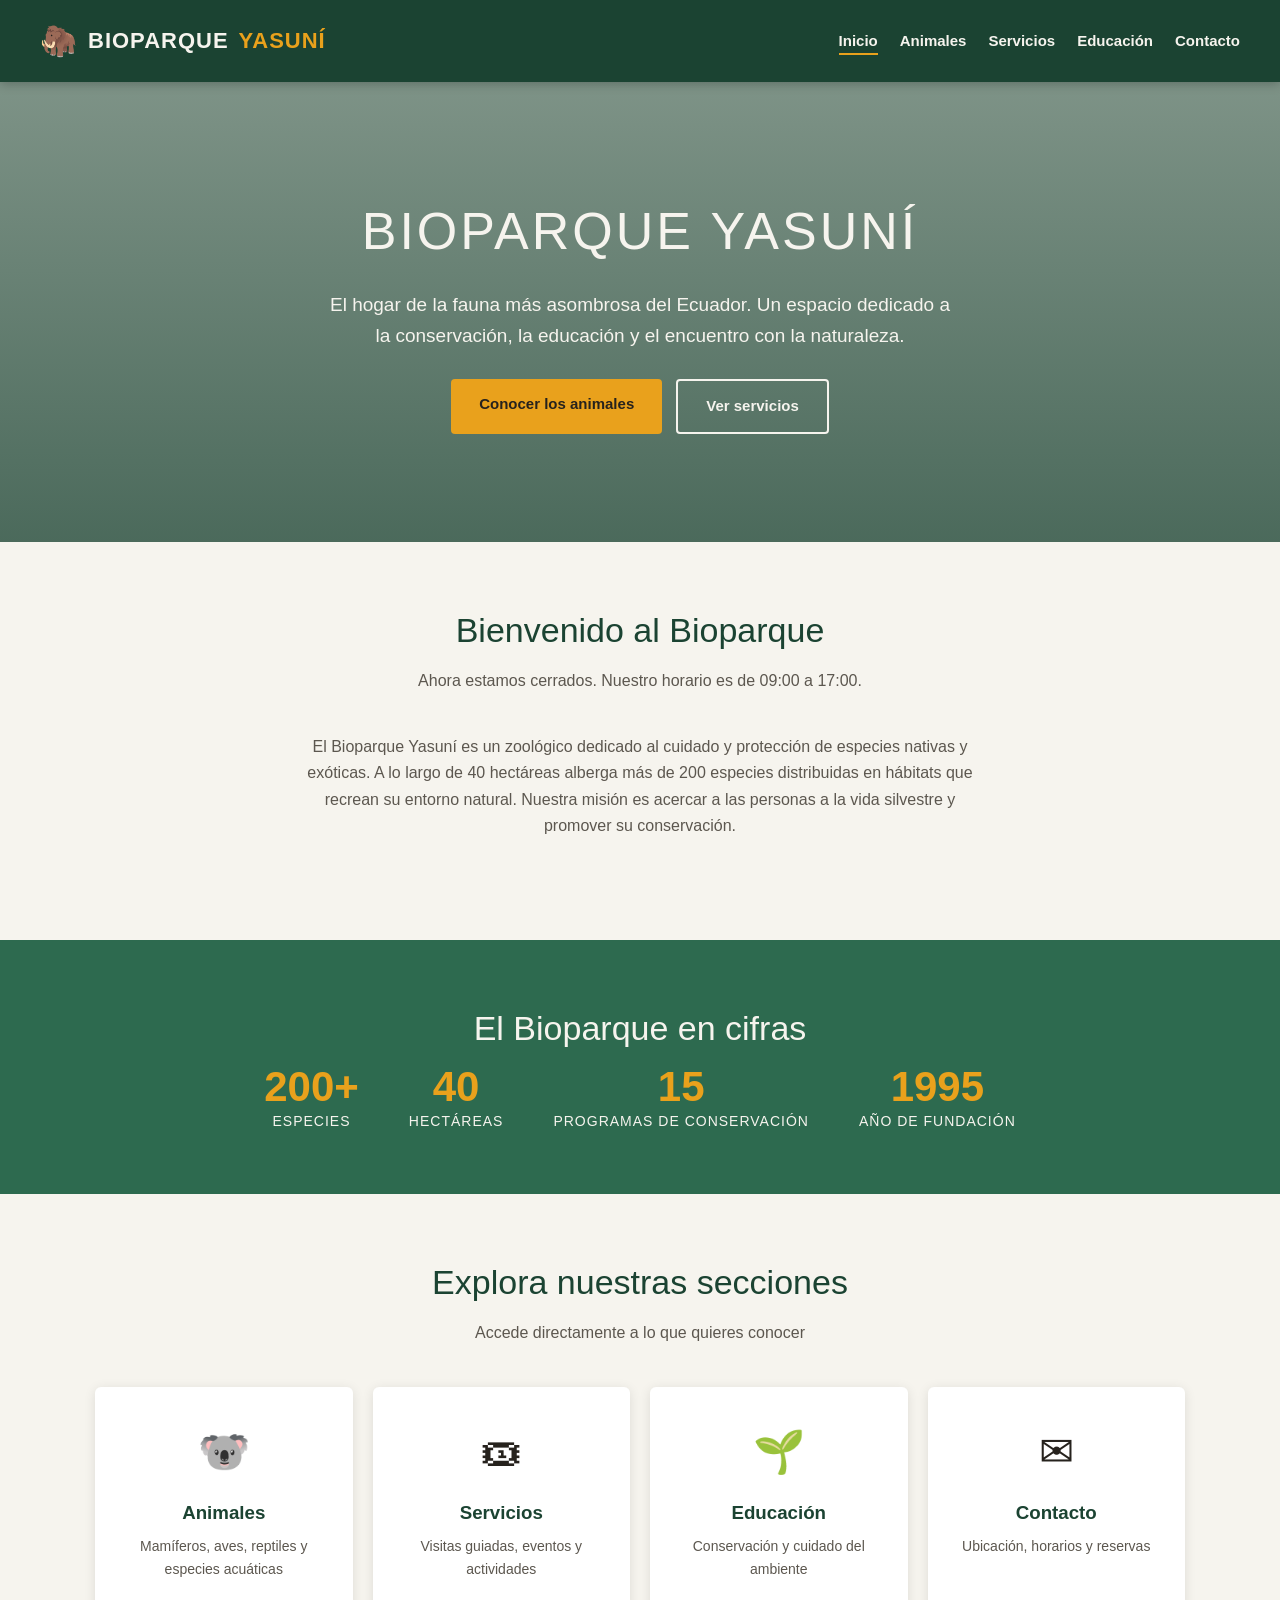
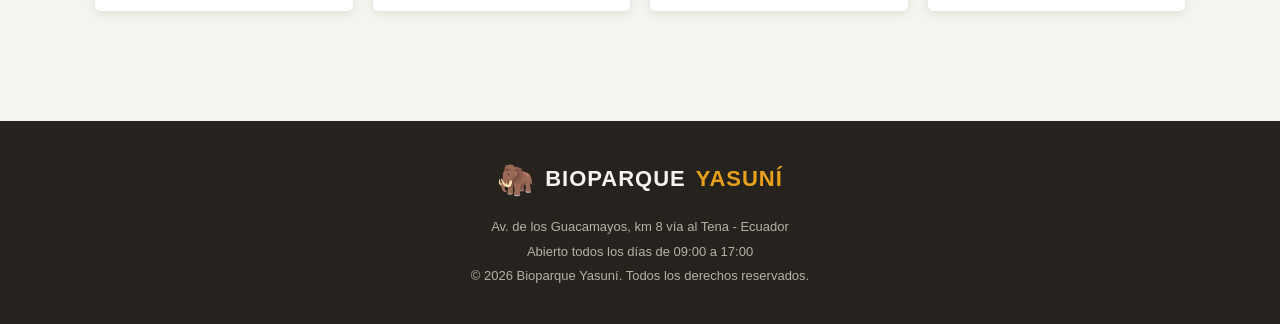
==== index.html @ de7af5ca "Primer commit: sitio del Bioparque Yasuni" ====
<!DOCTYPE html>
<html lang="es">
<head>
<meta charset="UTF-8">
<meta name="viewport" content="width=device-width, initial-scale=1.0">
<title>Bioparque Yasuní - Inicio</title>
<link rel="stylesheet" href="css/estilos.css">
</head>
<body>

<header>
    <div class="logo"><span class="icono">&#129443;</span> BIOPARQUE <span>YASUNÍ</span></div>
    <nav>
        <ul>
            <li><a href="index.html" class="activo">Inicio</a></li>
            <li><a href="animales.html">Animales</a></li>
            <li><a href="servicios.html">Servicios</a></li>
            <li><a href="educacion.html">Educación</a></li>
            <li><a href="contacto.html">Contacto</a></li>
        </ul>
    </nav>
</header>

<div class="banner">
    <h1>BIOPARQUE YASUNÍ</h1>
    <p>El hogar de la fauna más asombrosa del Ecuador. Un espacio dedicado a la conservación, la educación y el encuentro con la naturaleza.</p>
    <div class="banner-botones">
        <a href="animales.html" class="btn">Conocer los animales</a>
        <a href="servicios.html" class="btn btn-borde">Ver servicios</a>
    </div>
</div>

<section>
    <h2>Bienvenido al Bioparque</h2>
    <p class="subtitulo" id="saludo">Cargando horario...</p>
    <p class="subtitulo">
        El Bioparque Yasuní es un zoológico dedicado al cuidado y protección de especies nativas y exóticas.
        A lo largo de 40 hectáreas alberga más de 200 especies distribuidas en hábitats que recrean su entorno natural.
        Nuestra misión es acercar a las personas a la vida silvestre y promover su conservación.
    </p>
</section>

<section class="franja">
    <h2>El Bioparque en cifras</h2>
    <div class="destacados">
        <div class="destacado">
            <span>200+</span>
            <small>Especies</small>
        </div>
        <div class="destacado">
            <span>40</span>
            <small>Hectáreas</small>
        </div>
        <div class="destacado">
            <span>15</span>
            <small>Programas de conservación</small>
        </div>
        <div class="destacado">
            <span>1995</span>
            <small>Año de fundación</small>
        </div>
    </div>
</section>

<section>
    <h2>Explora nuestras secciones</h2>
    <p class="subtitulo">Accede directamente a lo que quieres conocer</p>

    <div class="accesos">
        <a href="animales.html" class="acceso">
            <span class="icono">&#128040;</span>
            <h3>Animales</h3>
            <p>Mamíferos, aves, reptiles y especies acuáticas</p>
        </a>
        <a href="servicios.html" class="acceso">
            <span class="icono">&#127903;</span>
            <h3>Servicios</h3>
            <p>Visitas guiadas, eventos y actividades</p>
        </a>
        <a href="educacion.html" class="acceso">
            <span class="icono">&#127793;</span>
            <h3>Educación</h3>
            <p>Conservación y cuidado del ambiente</p>
        </a>
        <a href="contacto.html" class="acceso">
            <span class="icono">&#9993;</span>
            <h3>Contacto</h3>
            <p>Ubicación, horarios y reservas</p>
        </a>
    </div>
</section>

<footer>
    <div class="logo"><span class="icono">&#129443;</span> BIOPARQUE <span>YASUNÍ</span></div>
    <p>Av. de los Guacamayos, km 8 vía al Tena - Ecuador</p>
    <p>Abierto todos los días de 09:00 a 17:00</p>
    <p>&copy; 2026 Bioparque Yasuní. Todos los derechos reservados.</p>
</footer>

<script src="js/scripts.js"></script>
</body>
</html>
---- css/estilos.css ----
/* ============================================
   Bioparque Yasuní - Hoja de estilos
   Taller CI/CD - PUCE
   ============================================ */

:root {
    --selva: #1b4332;
    --selva-claro: #2d6a4f;
    --hoja: #52b788;
    --tierra: #774936;
    --sol: #e9a11c;
    --crema: #f6f4ee;
    --arena: #e8e0d0;
    --carbon: #26221d;
    --gris: #5c574f;
}

* {
    margin: 0;
    padding: 0;
    box-sizing: border-box;
}

body {
    font-family: 'Segoe UI', Tahoma, Geneva, sans-serif;
    background: var(--crema);
    color: var(--carbon);
    line-height: 1.65;
}

/* ---------- Encabezado ---------- */

header {
    background: var(--selva);
    color: var(--crema);
    padding: 16px 40px;
    display: flex;
    justify-content: space-between;
    align-items: center;
    flex-wrap: wrap;
    gap: 12px;
    position: sticky;
    top: 0;
    z-index: 100;
    box-shadow: 0 2px 10px rgba(0, 0, 0, .25);
}

.logo {
    display: flex;
    align-items: center;
    gap: 10px;
    font-size: 22px;
    font-weight: 700;
    letter-spacing: 1px;
}

.logo .icono {
    font-size: 30px;
}

.logo span {
    color: var(--sol);
}

nav ul {
    list-style: none;
    display: flex;
    gap: 22px;
    flex-wrap: wrap;
}

nav a {
    color: var(--crema);
    text-decoration: none;
    font-weight: 600;
    font-size: 15px;
    padding-bottom: 4px;
    border-bottom: 2px solid transparent;
    transition: border-color .2s;
}

nav a:hover,
nav a.activo {
    border-bottom-color: var(--sol);
}

/* ---------- Banner ---------- */

.banner {
    height: 460px;
    background: linear-gradient(rgba(27, 67, 50, .55), rgba(27, 67, 50, .78)),
                url("https://images.unsplash.com/photo-1474314170901-f351b68f544f?w=1400") center/cover;
    display: flex;
    flex-direction: column;
    justify-content: center;
    align-items: center;
    text-align: center;
    color: var(--crema);
    padding: 0 20px;
}

.banner h1 {
    font-size: 52px;
    font-weight: 300;
    letter-spacing: 3px;
    margin-bottom: 14px;
}

.banner p {
    font-size: 19px;
    max-width: 640px;
    margin-bottom: 28px;
}

.banner-botones {
    display: flex;
    gap: 14px;
    flex-wrap: wrap;
    justify-content: center;
}

/* ---------- Botones ---------- */

.btn {
    display: inline-block;
    padding: 13px 28px;
    background: var(--sol);
    color: var(--carbon);
    border: none;
    border-radius: 4px;
    font-size: 15px;
    font-weight: 700;
    cursor: pointer;
    text-decoration: none;
    font-family: inherit;
    transition: transform .15s, background .2s;
}

.btn:hover {
    transform: translateY(-2px);
    background: #d18f12;
}

.btn-borde {
    background: transparent;
    border: 2px solid var(--crema);
    color: var(--crema);
}

.btn-borde:hover {
    background: var(--crema);
    color: var(--selva);
}

/* ---------- Secciones ---------- */

section {
    max-width: 1150px;
    margin: 0 auto;
    padding: 60px 30px;
}

h2 {
    font-size: 34px;
    font-weight: 400;
    color: var(--selva);
    text-align: center;
    margin-bottom: 10px;
}

.subtitulo {
    text-align: center;
    color: var(--gris);
    margin-bottom: 40px;
    max-width: 700px;
    margin-left: auto;
    margin-right: auto;
}

/* ---------- Franja destacada ---------- */

.franja {
    background: var(--selva-claro);
    color: var(--crema);
    max-width: 100%;
}

.franja h2 {
    color: var(--crema);
}

.destacados {
    display: flex;
    justify-content: center;
    gap: 50px;
    flex-wrap: wrap;
}

.destacado {
    text-align: center;
}

.destacado span {
    display: block;
    font-size: 42px;
    font-weight: 700;
    color: var(--sol);
    line-height: 1;
}

.destacado small {
    font-size: 14px;
    letter-spacing: 1px;
    text-transform: uppercase;
}

/* ---------- Tarjetas genéricas ---------- */

.grid {
    display: grid;
    grid-template-columns: repeat(auto-fill, minmax(280px, 1fr));
    gap: 24px;
}

.card {
    background: #fff;
    border-radius: 6px;
    overflow: hidden;
    box-shadow: 0 2px 12px rgba(0, 0, 0, .1);
    transition: transform .22s, box-shadow .22s;
}

.card:hover {
    transform: translateY(-5px);
    box-shadow: 0 8px 20px rgba(0, 0, 0, .16);
}

.card img {
    width: 100%;
    height: 190px;
    object-fit: cover;
    display: block;
}

.card-body {
    padding: 18px;
}

.card h3 {
    color: var(--selva);
    font-size: 20px;
    margin-bottom: 8px;
}

.card p {
    color: var(--gris);
    font-size: 14px;
    margin-bottom: 8px;
}

/* ---------- Acceso rápido (botones home) ---------- */

.accesos {
    display: grid;
    grid-template-columns: repeat(auto-fit, minmax(220px, 1fr));
    gap: 20px;
}

.acceso {
    background: #fff;
    border-radius: 6px;
    padding: 30px 22px;
    text-align: center;
    box-shadow: 0 2px 12px rgba(0, 0, 0, .1);
    text-decoration: none;
    color: var(--carbon);
    transition: transform .2s, box-shadow .2s;
}

.acceso:hover {
    transform: translateY(-4px);
    box-shadow: 0 8px 18px rgba(0, 0, 0, .16);
}

.acceso .icono {
    font-size: 42px;
    display: block;
    margin-bottom: 12px;
}

.acceso h3 {
    color: var(--selva);
    margin-bottom: 6px;
}

.acceso p {
    color: var(--gris);
    font-size: 14px;
}

/* ---------- Animales: categorías y filtros ---------- */

.filtros {
    display: flex;
    justify-content: center;
    gap: 10px;
    flex-wrap: wrap;
    margin-bottom: 36px;
}

.filtro {
    padding: 9px 20px;
    border: 1px solid var(--selva-claro);
    border-radius: 22px;
    background: transparent;
    color: var(--selva-claro);
    font-size: 14px;
    font-weight: 600;
    cursor: pointer;
    font-family: inherit;
    transition: all .2s;
}

.filtro:hover {
    background: var(--hoja);
    color: #fff;
    border-color: var(--hoja);
}

.filtro.activo {
    background: var(--selva-claro);
    color: #fff;
    border-color: var(--selva-claro);
}

.animal .etiqueta {
    display: inline-block;
    background: var(--hoja);
    color: #fff;
    font-size: 11px;
    letter-spacing: 1px;
    text-transform: uppercase;
    padding: 3px 10px;
    border-radius: 3px;
    margin-bottom: 10px;
}

.animal .ficha {
    list-style: none;
    margin-top: 10px;
    font-size: 13px;
}

.animal .ficha li {
    padding: 3px 0;
    border-bottom: 1px solid var(--arena);
    color: var(--gris);
}

.animal .ficha li:last-child {
    border-bottom: none;
}

.animal .ficha strong {
    color: var(--carbon);
}

/* ---------- Servicios ---------- */

.servicios-grid {
    display: grid;
    grid-template-columns: repeat(auto-fit, minmax(240px, 1fr));
    gap: 20px;
}

.servicio {
    background: #fff;
    border-left: 4px solid var(--sol);
    border-radius: 4px;
    padding: 22px;
    box-shadow: 0 2px 10px rgba(0, 0, 0, .08);
}

.servicio .icono {
    font-size: 30px;
    margin-bottom: 10px;
}

.servicio h3 {
    color: var(--selva);
    font-size: 18px;
    margin-bottom: 6px;
}

.servicio p {
    color: var(--gris);
    font-size: 14px;
}

/* ---------- Tabla (horarios y precios) ---------- */

table {
    width: 100%;
    border-collapse: collapse;
    background: #fff;
    border-radius: 6px;
    overflow: hidden;
    box-shadow: 0 2px 12px rgba(0, 0, 0, .1);
    margin-top: 20px;
}

th {
    background: var(--selva);
    color: var(--crema);
    padding: 14px;
    text-align: left;
}

td {
    padding: 13px 14px;
    border-bottom: 1px solid var(--arena);
}

tr:last-child td {
    border-bottom: none;
}

tr:nth-child(even) td {
    background: #faf8f3;
}

/* ---------- Sección educativa ---------- */

.edu-grid {
    display: grid;
    grid-template-columns: repeat(auto-fit, minmax(250px, 1fr));
    gap: 22px;
}

.edu-card {
    background: #fff;
    border-radius: 6px;
    padding: 24px;
    box-shadow: 0 2px 10px rgba(0, 0, 0, .08);
}

.edu-card .icono {
    font-size: 34px;
    margin-bottom: 12px;
}

.edu-card h3 {
    color: var(--selva);
    margin-bottom: 8px;
    font-size: 19px;
}

.edu-card p {
    color: var(--gris);
    font-size: 14px;
}

.dato-curioso {
    background: var(--arena);
    border-radius: 6px;
    padding: 22px 26px;
    margin-top: 26px;
    font-size: 16px;
    text-align: center;
    color: var(--carbon);
}

/* ---------- Contacto ---------- */

.contacto-cols {
    display: grid;
    grid-template-columns: 1fr 1fr;
    gap: 32px;
}

.formulario {
    background: #fff;
    padding: 30px;
    border-radius: 6px;
    box-shadow: 0 2px 12px rgba(0, 0, 0, .1);
}

.campo {
    margin-bottom: 16px;
}

label {
    display: block;
    font-weight: 600;
    color: var(--selva);
    margin-bottom: 5px;
    font-size: 14px;
}

input,
textarea {
    width: 100%;
    padding: 10px;
    border: 1px solid var(--arena);
    border-radius: 4px;
    font-size: 15px;
    font-family: inherit;
    background: #fdfcf9;
}

input:focus,
textarea:focus {
    outline: 2px solid var(--sol);
    border-color: transparent;
}

textarea {
    min-height: 110px;
    resize: vertical;
}

.mensaje {
    margin-top: 16px;
    padding: 13px;
    border-radius: 4px;
    display: none;
    font-size: 15px;
}

.mensaje.ok {
    background: #dbefe4;
    color: #1b5e37;
    border-left: 4px solid var(--selva-claro);
    display: block;
}

.mensaje.error {
    background: #f6ded4;
    color: #8a3c1c;
    border-left: 4px solid var(--tierra);
    display: block;
}

.info-contacto {
    background: #fff;
    padding: 30px;
    border-radius: 6px;
    box-shadow: 0 2px 12px rgba(0, 0, 0, .1);
}

.info-contacto h3 {
    color: var(--selva);
    margin-bottom: 14px;
}

.info-item {
    display: flex;
    gap: 12px;
    margin-bottom: 16px;
    align-items: flex-start;
}

.info-item .icono {
    font-size: 22px;
}

.info-item p {
    color: var(--gris);
    font-size: 14px;
}

.redes {
    display: flex;
    gap: 12px;
    margin-top: 16px;
}

.redes a {
    display: inline-block;
    background: var(--selva);
    color: #fff;
    padding: 8px 16px;
    border-radius: 4px;
    text-decoration: none;
    font-size: 14px;
    transition: background .2s;
}

.redes a:hover {
    background: var(--selva-claro);
}

.mapa {
    margin-top: 20px;
    border-radius: 6px;
    overflow: hidden;
    box-shadow: 0 2px 12px rgba(0, 0, 0, .1);
    height: 260px;
}

.mapa iframe {
    width: 100%;
    height: 100%;
    border: none;
}

/* ---------- Pie ---------- */

footer {
    background: var(--carbon);
    color: #b8b1a4;
    text-align: center;
    padding: 34px 20px;
    margin-top: 50px;
}

footer .logo {
    justify-content: center;
    color: var(--crema);
    margin-bottom: 12px;
}

footer p {
    font-size: 13px;
    margin: 3px 0;
}

/* ---------- Responsivo ---------- */

@media (max-width: 780px) {
    header {
        flex-direction: column;
    }

    .banner h1 {
        font-size: 34px;
    }

    .contacto-cols {
        grid-template-columns: 1fr;
    }

    section {
        padding: 40px 20px;
    }

    .destacados {
        gap: 30px;
    }
}
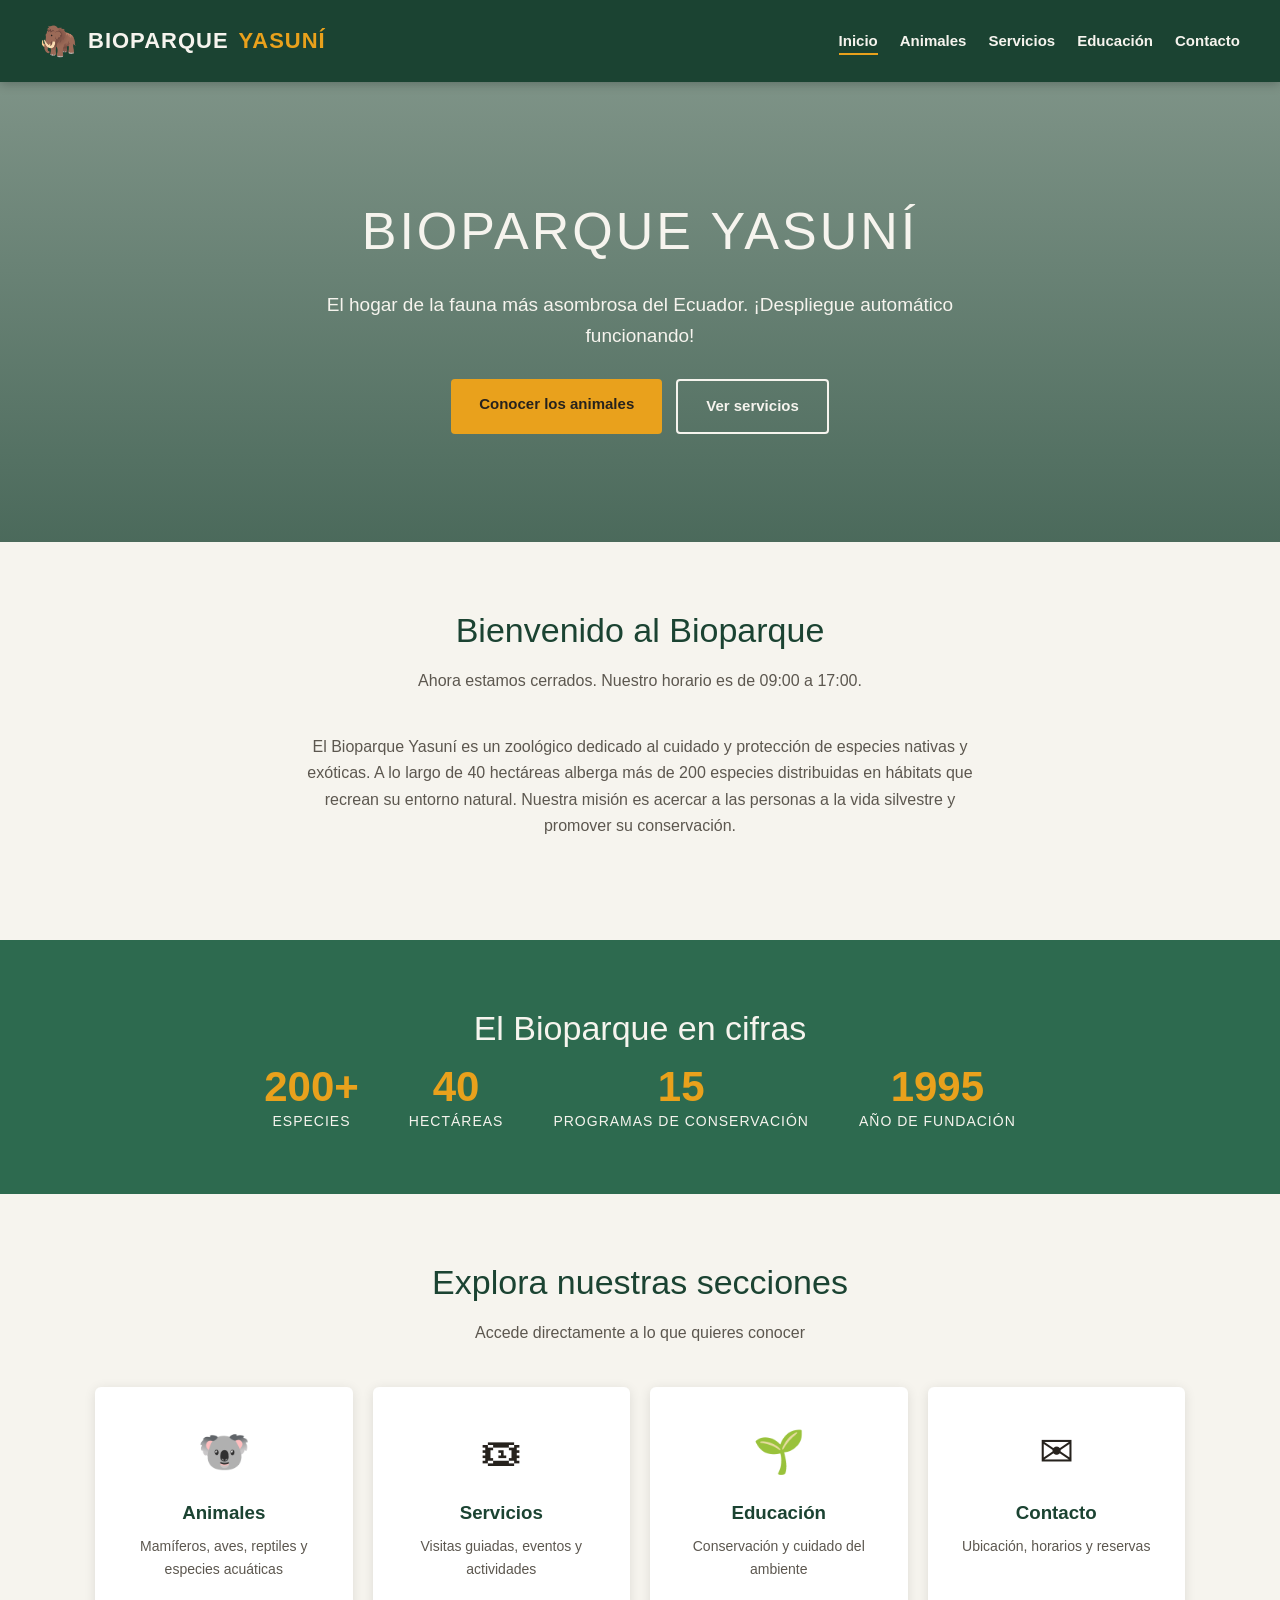
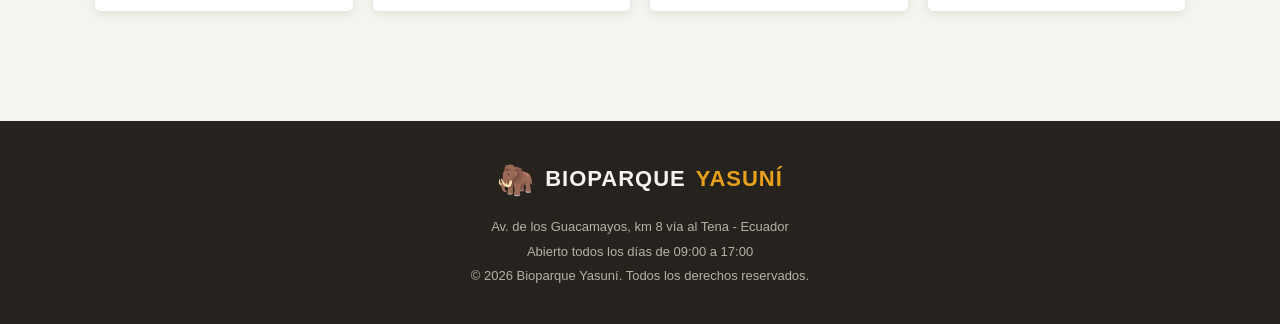
==== commit 130925ea: "Prueba despliegue automatico CI/CD" ====
--- a/index.html
+++ b/index.html
@@ -1,102 +1,110 @@
-<!DOCTYPE html>
+<!doctype html>
 <html lang="es">
-<head>
-<meta charset="UTF-8">
-<meta name="viewport" content="width=device-width, initial-scale=1.0">
-<title>Bioparque Yasuní - Inicio</title>
-<link rel="stylesheet" href="css/estilos.css">
-</head>
-<body>
+  <head>
+    <meta charset="UTF-8" />
+    <meta name="viewport" content="width=device-width, initial-scale=1.0" />
+    <title>Bioparque Yasuní - Inicio</title>
+    <link rel="stylesheet" href="css/estilos.css" />
+  </head>
+  <body>
+    <header>
+      <div class="logo">
+        <span class="icono">&#129443;</span> BIOPARQUE <span>YASUNÍ</span>
+      </div>
+      <nav>
+        <ul>
+          <li><a href="index.html" class="activo">Inicio</a></li>
+          <li><a href="animales.html">Animales</a></li>
+          <li><a href="servicios.html">Servicios</a></li>
+          <li><a href="educacion.html">Educación</a></li>
+          <li><a href="contacto.html">Contacto</a></li>
+        </ul>
+      </nav>
+    </header>
 
-<header>
-    <div class="logo"><span class="icono">&#129443;</span> BIOPARQUE <span>YASUNÍ</span></div>
-    <nav>
-        <ul>
-            <li><a href="index.html" class="activo">Inicio</a></li>
-            <li><a href="animales.html">Animales</a></li>
-            <li><a href="servicios.html">Servicios</a></li>
-            <li><a href="educacion.html">Educación</a></li>
-            <li><a href="contacto.html">Contacto</a></li>
-        </ul>
-    </nav>
-</header>
-
-<div class="banner">
-    <h1>BIOPARQUE YASUNÍ</h1>
-    <p>El hogar de la fauna más asombrosa del Ecuador. Un espacio dedicado a la conservación, la educación y el encuentro con la naturaleza.</p>
-    <div class="banner-botones">
+    <div class="banner">
+      <h1>BIOPARQUE YASUNÍ</h1>
+      <p>
+        El hogar de la fauna más asombrosa del Ecuador. ¡Despliegue automático
+        funcionando!
+      </p>
+      <div class="banner-botones">
         <a href="animales.html" class="btn">Conocer los animales</a>
         <a href="servicios.html" class="btn btn-borde">Ver servicios</a>
+      </div>
     </div>
-</div>
 
-<section>
-    <h2>Bienvenido al Bioparque</h2>
-    <p class="subtitulo" id="saludo">Cargando horario...</p>
-    <p class="subtitulo">
-        El Bioparque Yasuní es un zoológico dedicado al cuidado y protección de especies nativas y exóticas.
-        A lo largo de 40 hectáreas alberga más de 200 especies distribuidas en hábitats que recrean su entorno natural.
-        Nuestra misión es acercar a las personas a la vida silvestre y promover su conservación.
-    </p>
-</section>
+    <section>
+      <h2>Bienvenido al Bioparque</h2>
+      <p class="subtitulo" id="saludo">Cargando horario...</p>
+      <p class="subtitulo">
+        El Bioparque Yasuní es un zoológico dedicado al cuidado y protección de
+        especies nativas y exóticas. A lo largo de 40 hectáreas alberga más de
+        200 especies distribuidas en hábitats que recrean su entorno natural.
+        Nuestra misión es acercar a las personas a la vida silvestre y promover
+        su conservación.
+      </p>
+    </section>
 
-<section class="franja">
-    <h2>El Bioparque en cifras</h2>
-    <div class="destacados">
+    <section class="franja">
+      <h2>El Bioparque en cifras</h2>
+      <div class="destacados">
         <div class="destacado">
-            <span>200+</span>
-            <small>Especies</small>
+          <span>200+</span>
+          <small>Especies</small>
         </div>
         <div class="destacado">
-            <span>40</span>
-            <small>Hectáreas</small>
+          <span>40</span>
+          <small>Hectáreas</small>
         </div>
         <div class="destacado">
-            <span>15</span>
-            <small>Programas de conservación</small>
+          <span>15</span>
+          <small>Programas de conservación</small>
         </div>
         <div class="destacado">
-            <span>1995</span>
-            <small>Año de fundación</small>
+          <span>1995</span>
+          <small>Año de fundación</small>
         </div>
-    </div>
-</section>
+      </div>
+    </section>
 
-<section>
-    <h2>Explora nuestras secciones</h2>
-    <p class="subtitulo">Accede directamente a lo que quieres conocer</p>
+    <section>
+      <h2>Explora nuestras secciones</h2>
+      <p class="subtitulo">Accede directamente a lo que quieres conocer</p>
 
-    <div class="accesos">
+      <div class="accesos">
         <a href="animales.html" class="acceso">
-            <span class="icono">&#128040;</span>
-            <h3>Animales</h3>
-            <p>Mamíferos, aves, reptiles y especies acuáticas</p>
+          <span class="icono">&#128040;</span>
+          <h3>Animales</h3>
+          <p>Mamíferos, aves, reptiles y especies acuáticas</p>
         </a>
         <a href="servicios.html" class="acceso">
-            <span class="icono">&#127903;</span>
-            <h3>Servicios</h3>
-            <p>Visitas guiadas, eventos y actividades</p>
+          <span class="icono">&#127903;</span>
+          <h3>Servicios</h3>
+          <p>Visitas guiadas, eventos y actividades</p>
         </a>
         <a href="educacion.html" class="acceso">
-            <span class="icono">&#127793;</span>
-            <h3>Educación</h3>
-            <p>Conservación y cuidado del ambiente</p>
+          <span class="icono">&#127793;</span>
+          <h3>Educación</h3>
+          <p>Conservación y cuidado del ambiente</p>
         </a>
         <a href="contacto.html" class="acceso">
-            <span class="icono">&#9993;</span>
-            <h3>Contacto</h3>
-            <p>Ubicación, horarios y reservas</p>
+          <span class="icono">&#9993;</span>
+          <h3>Contacto</h3>
+          <p>Ubicación, horarios y reservas</p>
         </a>
-    </div>
-</section>
+      </div>
+    </section>
 
-<footer>
-    <div class="logo"><span class="icono">&#129443;</span> BIOPARQUE <span>YASUNÍ</span></div>
-    <p>Av. de los Guacamayos, km 8 vía al Tena - Ecuador</p>
-    <p>Abierto todos los días de 09:00 a 17:00</p>
-    <p>&copy; 2026 Bioparque Yasuní. Todos los derechos reservados.</p>
-</footer>
+    <footer>
+      <div class="logo">
+        <span class="icono">&#129443;</span> BIOPARQUE <span>YASUNÍ</span>
+      </div>
+      <p>Av. de los Guacamayos, km 8 vía al Tena - Ecuador</p>
+      <p>Abierto todos los días de 09:00 a 17:00</p>
+      <p>&copy; 2026 Bioparque Yasuní. Todos los derechos reservados.</p>
+    </footer>
 
-<script src="js/scripts.js"></script>
-</body>
+    <script src="js/scripts.js"></script>
+  </body>
 </html>
